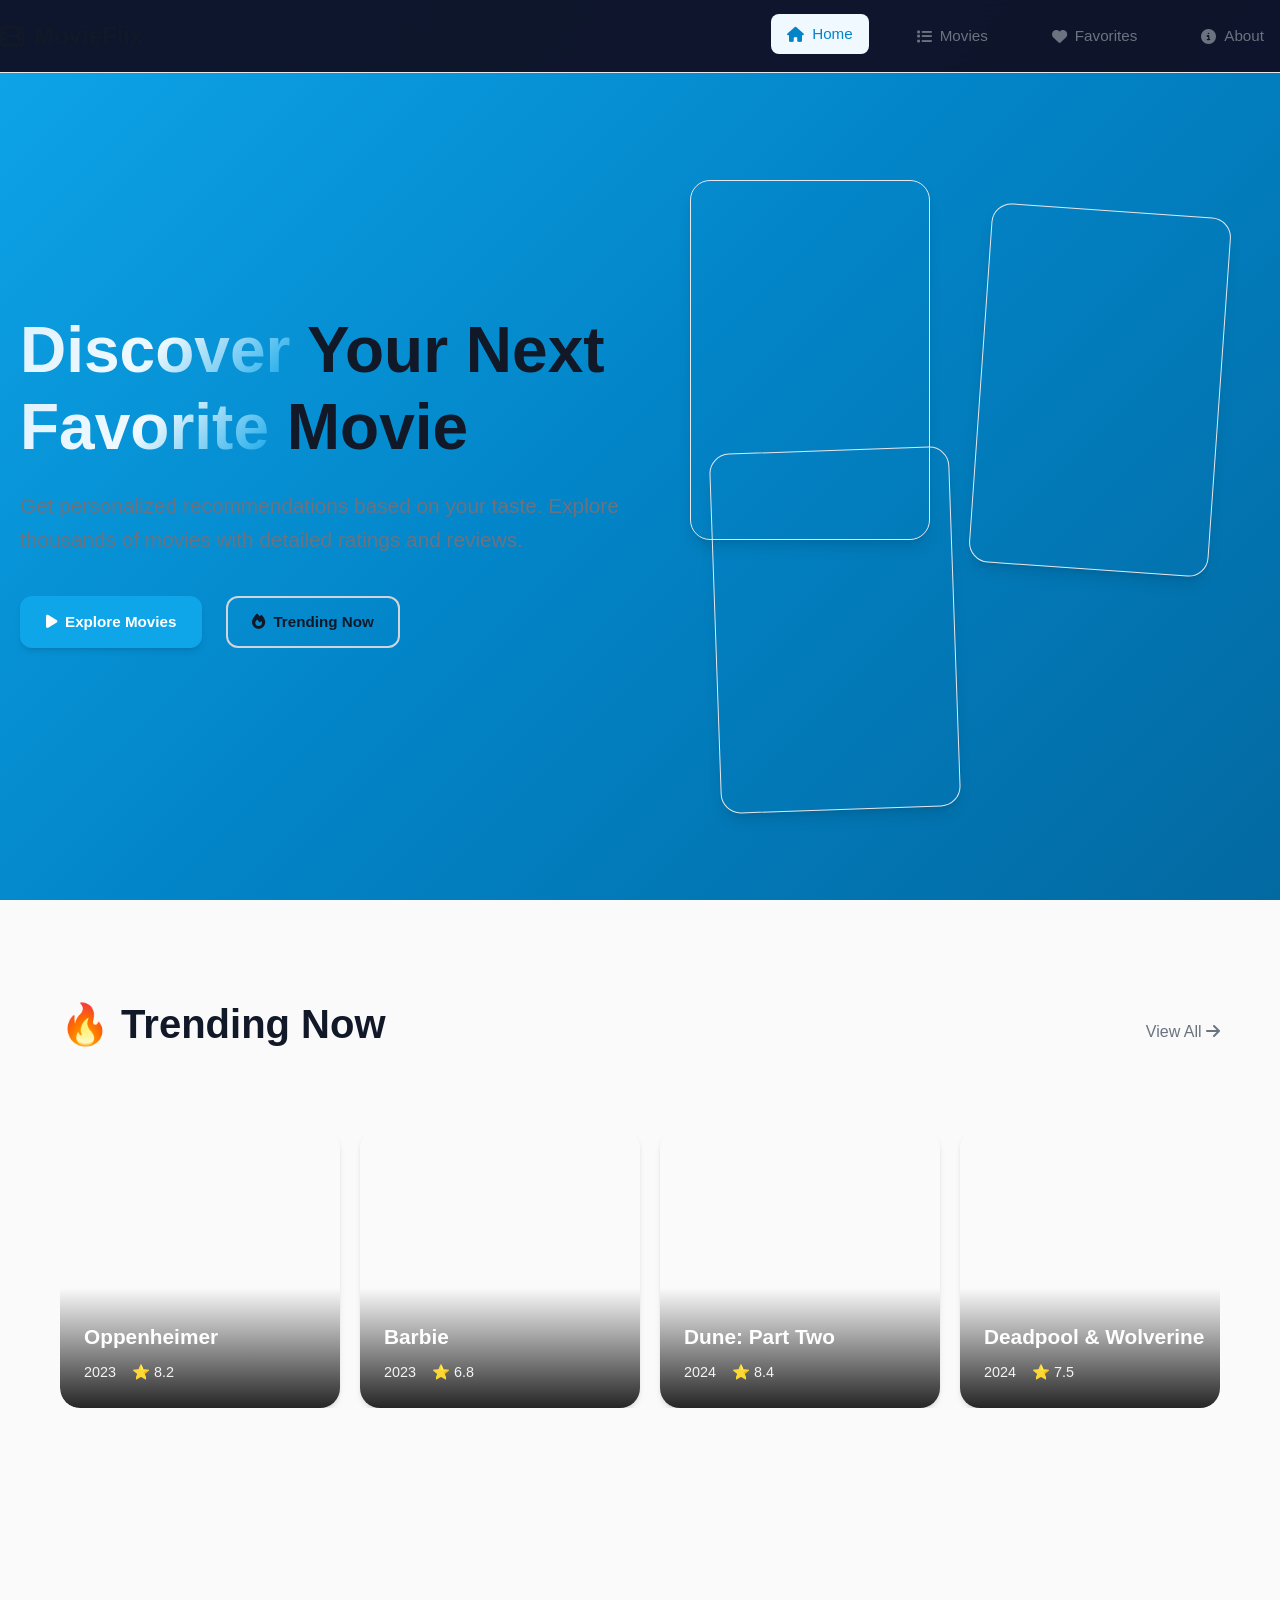
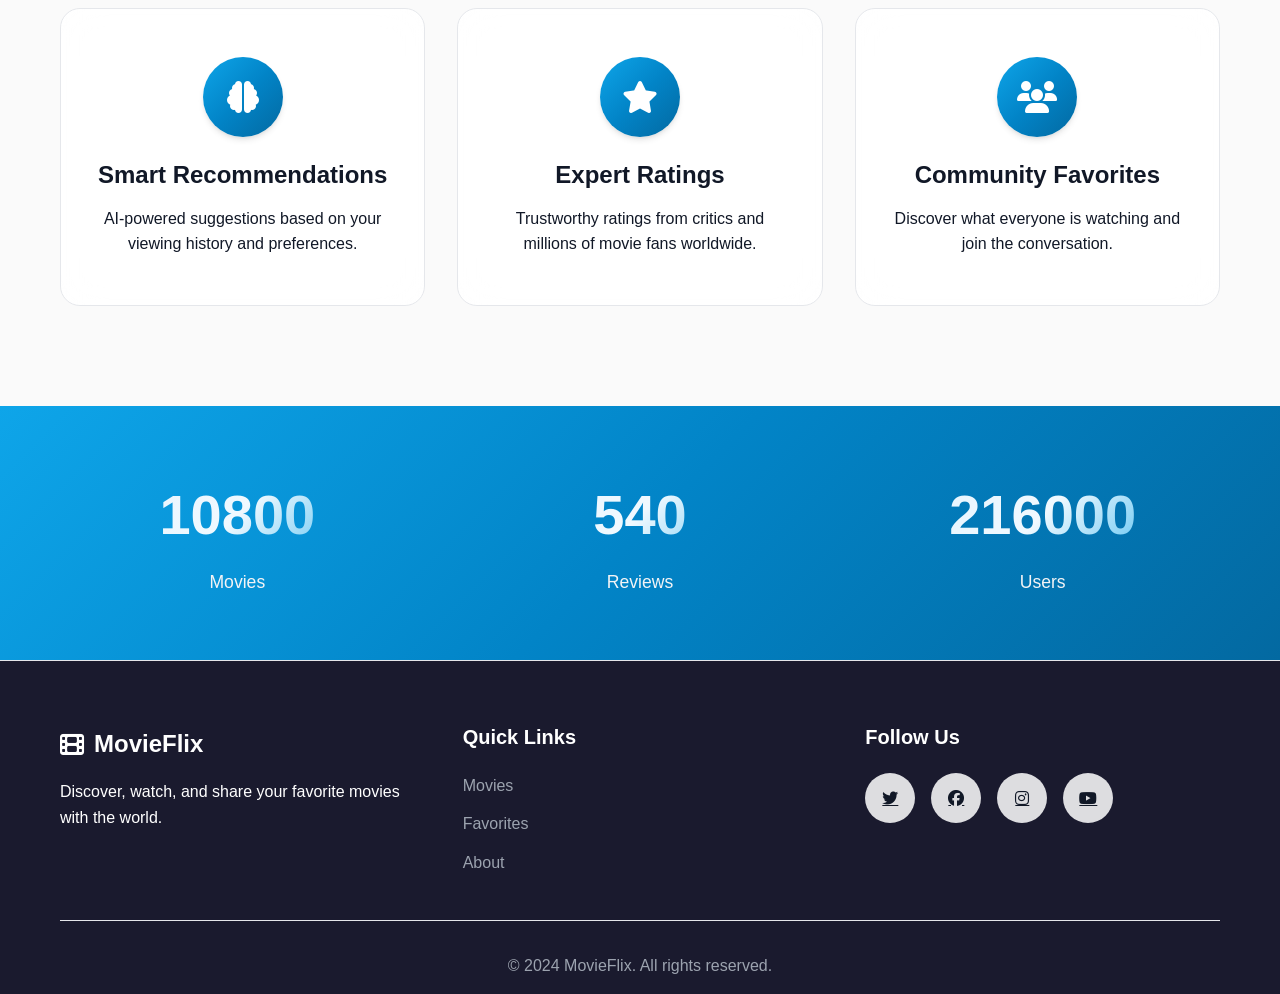
==== index.html @ 7eb29150 "Add files via upload" ====
<!DOCTYPE html>
<html lang="en">
<head>
    <meta charset="UTF-8">
    <meta name="viewport" content="width=device-width, initial-scale=1.0">
    <title>MovieFlix - Discover Amazing Movies</title>
    <link rel="stylesheet" href="css/style.css">
    <link href="https://fonts.googleapis.com/css2?family=Poppins:wght@300;400;500;600;700&display=swap" rel="stylesheet">
    <link rel="stylesheet" href="https://cdnjs.cloudflare.com/ajax/libs/font-awesome/6.4.0/css/all.min.css">
</head>
<body>
    <!-- Navigation -->
    <nav class="navbar">
        <div class="nav-container">
            <div class="nav-logo">
                <i class="fas fa-film"></i>
                <span>MovieFlix</span>
            </div>
            <ul class="nav-menu">
                <li class="nav-item">
                    <a href="index.html" class="nav-link active"><i class="fas fa-home"></i> Home</a>
                </li>
                <li class="nav-item">
                    <a href="movies.html" class="nav-link"><i class="fas fa-list"></i> Movies</a>
                </li>
                <li class="nav-item">
                    <a href="favorites.html" class="nav-link"><i class="fas fa-heart"></i> Favorites</a>
                </li>
                <li class="nav-item">
                    <a href="about.html" class="nav-link"><i class="fas fa-info-circle"></i> About</a>
                </li>
            </ul>
            <div class="hamburger">
                <span class="bar"></span>
                <span class="bar"></span>
                <span class="bar"></span>
            </div>
        </div>
    </nav>

    <!-- Hero Section -->
    <section class="hero">
        <div class="hero-content">
            <h1 class="hero-title">
                <span class="gradient-text">Discover</span> Your Next 
                <span class="gradient-text">Favorite</span> Movie
            </h1>
            <p class="hero-subtitle">Get personalized recommendations based on your taste. Explore thousands of movies with detailed ratings and reviews.</p>
            <div class="hero-buttons">
                <a href="movies.html" class="btn btn-primary"><i class="fas fa-play"></i> Explore Movies</a>
                <a href="#trending" class="btn btn-secondary"><i class="fas fa-fire"></i> Trending Now</a>
            </div>
        </div>
        <div class="hero-image">
            <div class="floating-cards">
                <div class="card-float"></div>
                <div class="card-float delay-1"></div>
                <div class="card-float delay-2"></div>
            </div>
        </div>
    </section>

    <!-- Trending Section -->
    <section id="trending" class="section trending">
        <div class="container">
            <div class="section-header">
                <h2 class="section-title">🔥 Trending Now</h2>
                <a href="movies.html" class="view-all">View All <i class="fas fa-arrow-right"></i></a>
            </div>
            <div class="movies-slider">
                <div class="slider-track" id="trendingSlider">
                    <!-- Movies populated by JS -->
                </div>
            </div>
        </div>
    </section>

    <!-- Features Section -->
    <section class="section features">
        <div class="container">
            <div class="features-grid">
                <div class="feature-card">
                    <div class="feature-icon">
                        <i class="fas fa-brain"></i>
                    </div>
                    <h3>Smart Recommendations</h3>
                    <p>AI-powered suggestions based on your viewing history and preferences.</p>
                </div>
                <div class="feature-card">
                    <div class="feature-icon">
                        <i class="fas fa-star"></i>
                    </div>
                    <h3>Expert Ratings</h3>
                    <p>Trustworthy ratings from critics and millions of movie fans worldwide.</p>
                </div>
                <div class="feature-card">
                    <div class="feature-icon">
                        <i class="fas fa-users"></i>
                    </div>
                    <h3>Community Favorites</h3>
                    <p>Discover what everyone is watching and join the conversation.</p>
                </div>
            </div>
        </div>
    </section>

    <!-- Stats Section -->
    <section class="stats">
        <div class="container">
            <div class="stats-grid">
                <div class="stat-item">
                    <div class="stat-number" data-target="50000">0</div>
                    <div class="stat-label">Movies</div>
                </div>
                <div class="stat-item">
                    <div class="stat-number" data-target="2500">0</div>
                    <div class="stat-label">Reviews</div>
                </div>
                <div class="stat-item">
                    <div class="stat-number" data-target="1000000">0</div>
                    <div class="stat-label">Users</div>
                </div>
            </div>
        </div>
    </section>

    <!-- Footer -->
    <footer class="footer">
        <div class="container">
            <div class="footer-content">
                <div class="footer-section">
                    <div class="footer-logo">
                        <i class="fas fa-film"></i>
                        <span>MovieFlix</span>
                    </div>
                    <p>Discover, watch, and share your favorite movies with the world.</p>
                </div>
                <div class="footer-section">
                    <h4>Quick Links</h4>
                    <ul>
                        <li><a href="movies.html">Movies</a></li>
                        <li><a href="favorites.html">Favorites</a></li>
                        <li><a href="about.html">About</a></li>
                    </ul>
                </div>
                <div class="footer-section">
                    <h4>Follow Us</h4>
                    <div class="social-links">
                        <a href="#"><i class="fab fa-twitter"></i></a>
                        <a href="#"><i class="fab fa-facebook"></i></a>
                        <a href="#"><i class="fab fa-instagram"></i></a>
                        <a href="#"><i class="fab fa-youtube"></i></a>
                    </div>
                </div>
            </div>
            <div class="footer-bottom">
                <p>&copy; 2024 MovieFlix. All rights reserved.</p>
            </div>
        </div>
    </footer>

    <script src="js/main.js"></script>
</body>
</html>
---- css/style.css ----
* {
    margin: 0;
    padding: 0;
    box-sizing: border-box;
}
:root {
    /* Your existing colors - unchanged */
    --bg-primary: #fafafa;
    --bg-secondary: #ffffff;
    --bg-card: #ffffff;
    --bg-dark: #1a1a2e;
    --bg-glass: rgba(255, 255, 255, 0.85);
    
    /* Primary Colors */
    --primary-50: #f0f9ff;
    --primary-100: #e0f2fe;
    --primary-500: #0ea5e9;
    --primary-600: #0284c7;
    --primary-700: #0369a1;
    
    /* Gray Scale */
    --gray-50: #f9fafb;
    --gray-100: #f3f4f6;
    --gray-200: #e5e7eb;
    --gray-300: #d1d5db;
    --gray-400: #9ca3af;
    --gray-500: #6b7280;
    --gray-600: #4b5563;
    --gray-700: #374151;
    --gray-800: #1f2937;
    --gray-900: #111827;
    --gray-950: #030712;
    
    /* Success & Warning */
    --success-500: #10b981;
    --warning-500: #f59e0b;
    
    /* Text Colors */
    --text-primary: #111827;
    --text-secondary: #6b7280;
    --text-muted: #9ca3af;
    
    /* Border & Shadows */
    --border-light: #e5e7eb;
    --border-hover: #d1d5db;
    --shadow-sm: 0 1px 2px 0 rgb(0 0 0 / 0.05);
    --shadow-md: 0 4px 6px -1px rgb(0 0 0 / 0.1), 0 2px 4px -2px rgb(0 0 0 / 0.1);
    --shadow-lg: 0 10px 15px -3px rgb(0 0 0 / 0.1), 0 4px 6px -4px rgb(0 0 0 / 0.1);
    --shadow-xl: 0 20px 25px -5px rgb(0 0 0 / 0.1), 0 8px 10px -6px rgb(0 0 0 / 0.1);
    
    /* NEW: Added these gradients using your existing colors */
    --primary-gradient: linear-gradient(135deg, var(--primary-500) 0%, var(--primary-600) 50%, var(--primary-700) 100%);
    --accent-gradient: linear-gradient(135deg, var(--primary-100) 0%, var(--primary-50) 50%, var(--primary-500) 100%);
    --glass-bg: var(--bg-glass);
    --dark-bg: var(--bg-dark);
    --shadow-hover: var(--shadow-xl);
    --shadow: var(--shadow-md);
}

html {
    scroll-behavior: smooth;
}

body {
    font-family: -apple-system, BlinkMacSystemFont, 'Segoe UI', 'Roboto', 'Oxygen', 'Ubuntu', sans-serif;
    background: var(--bg-primary);
    color: var(--text-primary);
    line-height: 1.6;
    overflow-x: hidden;
}

.container {
    max-width: 1200px;
    margin: 0 auto;
    padding: 0 20px;
}

/* Typography */
h1, h2, h3, h4, h5, h6 {
    font-weight: 700;
    line-height: 1.2;
    margin-bottom: 1rem;
    color: var(--text-primary);
}

h1 { font-size: clamp(2rem, 4vw, 3rem); }
h2 { font-size: clamp(1.5rem, 3vw, 2.25rem); }
h3 { font-size: 1.5rem; }
h4 { font-size: 1.25rem; }

/* Navigation */
.navbar {
    position: fixed;
    top: 0;
    width: 100%;
    background: var(--bg-glass);
    backdrop-filter: blur(20px);
    border-bottom: 1px solid var(--border-light);
    z-index: 1000;
    padding: 1rem 0;
    transition: all 0.3s ease;
}

.nav-container {
    display: flex;
    justify-content: space-between;
    align-items: center;
}

.nav-logo {
    display: flex;
    align-items: center;
    gap: 10px;
    font-size: 1.5rem;
    font-weight: 700;
    color: var(--text-primary);
}

.nav-menu {
    display: flex;
    list-style: none;
    gap: 2rem;
    align-items: center;
}

.nav-link {
    color: var(--text-secondary);
    text-decoration: none;
    font-weight: 500;
    padding: 8px 16px;
    border-radius: 8px;
    transition: all 0.2s ease;
    display: flex;
    align-items: center;
    gap: 8px;
    font-size: 0.95rem;
}

.nav-link:hover,
.nav-link.active {
    color: var(--primary-600);
    background: var(--primary-50);
    transform: translateY(-2px);
}

.hamburger {
    display: none;
    flex-direction: column;
    cursor: pointer;
    gap: 4px;
}

.bar {
    width: 24px;
    height: 3px;
    background: var(--text-primary);
    border-radius: 2px;
    transition: all 0.3s ease;
}

/* Hero Section */
.hero {
    min-height: 100vh;
    display: flex;
    align-items: center;
    padding: 140px 20px 80px;
    position: relative;
    overflow: hidden;
}

.hero::before {
    content: '';
    position: absolute;
    top: 0;
    left: 0;
    right: 0;
    bottom: 0;
    background: var(--primary-gradient);
    z-index: -1;
}

.hero-content {
    flex: 1;
    max-width: 600px;
    z-index: 2;
}

.hero-title {
    font-size: clamp(2.5rem, 5vw, 4rem);
    font-weight: 700;
    line-height: 1.2;
    margin-bottom: 1.5rem;
    animation: fadeInUp 1s ease;
}

.gradient-text {
    background: var(--accent-gradient);
    -webkit-background-clip: text;
    -webkit-text-fill-color: transparent;
    background-clip: text;
}

.hero-subtitle {
    font-size: 1.3rem;
    line-height: 1.6;
    margin-bottom: 2.5rem;
    color: var(--text-secondary);
    animation: fadeInUp 1s ease 0.2s both;
}

.hero-buttons {
    display: flex;
    gap: 1.5rem;
    flex-wrap: wrap;
    animation: fadeInUp 1s ease 0.4s both;
}

.btn {
    display: inline-flex;
    align-items: center;
    gap: 8px;
    padding: 12px 24px;
    border-radius: 12px;
    text-decoration: none;
    font-weight: 600;
    font-size: 0.95rem;
    transition: all 0.2s ease;
    border: 2px solid transparent;
    cursor: pointer;
}

.btn-primary {
    background: var(--primary-500);
    color: white;
    box-shadow: var(--shadow-md);
}

.btn-primary:hover {
    background: var(--primary-600);
    transform: translateY(-2px);
    box-shadow: var(--shadow-lg);
}

.btn-secondary {
    background: transparent;
    color: var(--text-primary);
    border-color: var(--gray-300);
}

.btn-secondary:hover {
    background: var(--gray-50);
    border-color: var(--primary-500);
    color: var(--primary-600);
}

.btn-danger {
    background: #ef4444;
    color: white;
    border-color: #ef4444;
}

.btn-danger:hover {
    background: #dc2626;
}

.hero-image {
    flex: 1;
    display: flex;
    justify-content: center;
    align-items: center;
    position: relative;
}

.floating-cards {
    position: relative;
    width: 500px;
    height: 600px;
}

.card-float {
    position: absolute;
    width: 240px;
    height: 360px;
    background-size: cover !important;
    background-position: center !important;
    border-radius: 20px;
    box-shadow: var(--shadow-lg);
    animation: float 7s ease-in-out infinite;
    border: 1px solid var(--border-light);
    overflow: hidden;
    transition: all 0.4s cubic-bezier(0.175, 0.885, 0.32, 1.275);
}

.card-float::before {
    content: '';
    position: absolute;
    inset: 0;
    background: linear-gradient(135deg, 
        rgba(255,255,255,0.15) 0%, 
        transparent 50%);
    opacity: 0;
    transition: opacity 0.4s ease;
    pointer-events: none;
}

.card-float:hover::before {
    opacity: 1;
}

.card-float:hover {
    transform: scale(1.05) !important;
    z-index: 10;
    box-shadow: var(--shadow-xl);
}

.card-float.delay-1 {
    animation-delay: -2s;
    top: 5%;
    right: -30px;
    transform: rotate(4deg);
}

.card-float.delay-2 {
    animation-delay: -4s;
    top: 45%;
    left: 5%;
    transform: rotate(-2deg);
}

@keyframes float {
    0%, 100% { 
        transform: translateY(0px) rotate(var(--rotate, 0deg)); 
    }
    33% { 
        transform: translateY(-20px) rotate(calc(var(--rotate, 0deg) + 1deg)); 
    }
    66% { 
        transform: translateY(-10px) rotate(calc(var(--rotate, 0deg) - 1deg)); 
    }
}

/* Sections */
.section {
    padding: 100px 0;
}

.section-header {
    display: flex;
    justify-content: space-between;
    align-items: center;
    margin-bottom: 4rem;
}

.section-title {
    font-size: 2.5rem;
    font-weight: 700;
}

.view-all {
    color: var(--text-secondary);
    text-decoration: none;
    font-weight: 500;
    transition: color 0.3s ease;
}

.view-all:hover {
    color: var(--primary-600);
}

/* Trending Slider */
.movies-slider {
    overflow: hidden;
    border-radius: 20px;
}

.slider-track {
    display: flex;
    transition: transform 0.5s ease;
}

.movie-slide {
    min-width: 280px;
    margin-right: 20px;
    cursor: pointer;
    transition: all 0.3s ease;
}

.movie-slide:hover {
    transform: translateY(-10px);
}

.movie-poster {
    width: 100%;
    height: 280px;
    background-size: cover;
    background-position: center;
    border-radius: 20px;
    position: relative;
    overflow: hidden;
    box-shadow: var(--shadow-md);
}

.movie-overlay {
    position: absolute;
    bottom: 0;
    left: 0;
    right: 0;
    background: linear-gradient(transparent, rgba(0,0,0,0.85));
    padding: 2rem 1.5rem 1.5rem;
}

.movie-title {
    font-size: 1.3rem;
    font-weight: 600;
    margin-bottom: 0.5rem;
    color: white;
}

.movie-meta {
    display: flex;
    gap: 1rem;
    font-size: 0.9rem;
    color: var(--gray-100);
}

/* Features */
.features-grid {
    display: grid;
    grid-template-columns: repeat(auto-fit, minmax(300px, 1fr));
    gap: 2rem;
}

.feature-card {
    background: var(--bg-glass);
    backdrop-filter: blur(20px);
    padding: 3rem 2rem;
    border-radius: 20px;
    text-align: center;
    border: 1px solid var(--border-light);
    transition: all 0.3s ease;
}

.feature-card:hover {
    transform: translateY(-10px);
    box-shadow: var(--shadow-lg);
}

.feature-icon {
    width: 80px;
    height: 80px;
    background: var(--primary-gradient);
    border-radius: 50%;
    display: flex;
    align-items: center;
    justify-content: center;
    margin: 0 auto 1.5rem;
    font-size: 2rem;
    box-shadow: var(--shadow-md);
    color: white;
}

.feature-card h3 {
    font-size: 1.5rem;
    margin-bottom: 1rem;
    font-weight: 600;
}

/* Stats */
.stats {
    background: var(--primary-gradient);
    padding: 4rem 0;
}

.stats-grid {
    display: grid;
    grid-template-columns: repeat(auto-fit, minmax(200px, 1fr));
    gap: 3rem;
    text-align: center;
}

.stat-number {
    font-size: 3.5rem;
    font-weight: 700;
    background: var(--accent-gradient);
    -webkit-background-clip: text;
    -webkit-text-fill-color: transparent;
    background-clip: text;
    margin-bottom: 0.5rem;
}

.stat-label {
    font-size: 1.1rem;
    color: var(--gray-100);
    font-weight: 500;
}

/* Footer */
.footer {
    background: var(--bg-dark);
    padding: 4rem 0 1rem;
    border-top: 1px solid var(--border-light);
    color: white;
}

.footer-content {
    display: grid;
    grid-template-columns: repeat(auto-fit, minmax(250px, 1fr));
    gap: 3rem;
    margin-bottom: 2rem;
}

.footer-logo {
    display: flex;
    align-items: center;
    gap: 10px;
    font-size: 1.5rem;
    font-weight: 700;
    margin-bottom: 1rem;
    color: white;
}

.footer-section h4 {
    margin-bottom: 1.5rem;
    font-weight: 600;
    color: white;
}

.footer-section ul {
    list-style: none;
}

.footer-section ul li {
    margin-bottom: 0.8rem;
}

.footer-section ul li a {
    color: var(--gray-400);
    text-decoration: none;
    transition: color 0.3s ease;
}

.footer-section ul li a:hover {
    color: var(--primary-100);
}

.social-links {
    display: flex;
    gap: 1rem;
}

.social-links a {
    width: 50px;
    height: 50px;
    background: var(--bg-glass);
    border-radius: 50%;
    display: flex;
    align-items: center;
    justify-content: center;
    color: var(--text-primary);
    transition: all 0.3s ease;
}

.social-links a:hover {
    background: var(--primary-gradient);
    transform: translateY(-3px);
    color: white;
}

.footer-bottom {
    text-align: center;
    padding-top: 2rem;
    border-top: 1px solid var(--border-light);
    color: var(--gray-400);
}

/* Favorites Page */
.favorites-hero {
    background: linear-gradient(135deg, #ff6b6b 0%, #feca57 100%);
    padding: 140px 0 80px;
}

.favorites-header {
    display: flex;
    justify-content: space-between;
    align-items: center;
    flex-wrap: wrap;
    gap: 2rem;
}

.favorites-title {
    font-size: 3.5rem;
    display: flex;
    align-items: center;
    gap: 1rem;
}

.count-badge {
    background: rgba(255,255,255,0.2);
    padding: 8px 16px;
    border-radius: 25px;
    font-size: 1.2rem;
    font-weight: 600;
}

.favorites-actions {
    display: flex;
    gap: 1rem;
}

.btn-danger {
    background: rgba(255, 68, 68, 0.9);
    color: white;
    border: none;
}

.btn-danger:hover {
    background: rgba(255, 68, 68, 1);
}

.empty-state {
    text-align: center;
    padding: 4rem 2rem;
    background: var(--glass-bg);
    border-radius: 20px;
    border: 1px solid var(--border-light);
}

.empty-icon {
    font-size: 6rem;
    color: rgba(255,255,255,0.3);
    margin-bottom: 2rem;
}

.favorite-card {
    background: var(--glass-bg);
    border-radius: 20px;
    overflow: hidden;
    transition: all 0.3s ease;
    backdrop-filter: blur(20px);
    border: 1px solid var(--border-light);
}

.favorite-card:hover {
    transform: translateY(-10px);
    box-shadow: var(--shadow-hover);
}

.favorite-poster {
    height: 300px;
    background-size: cover;
    background-position: center;
    position: relative;
}

.favorite-overlay {
    position: absolute;
    bottom: 0;
    left: 0;
    right: 0;
    background: linear-gradient(transparent, rgba(0,0,0,0.9));
    padding: 1.5rem;
}

.favorite-rating {
    background: var(--accent-gradient);
    color: white;
    padding: 8px 16px;
    border-radius: 20px;
    font-weight: 600;
    display: inline-flex;
    align-items: center;
    gap: 5px;
    margin-bottom: 1rem;
}

.favorite-info {
    padding: 2rem;
}

.favorite-info h3 {
    margin-bottom: 1rem;
    font-size: 1.4rem;
}

.favorite-meta {
    display: flex;
    gap: 1rem;
    margin-bottom: 1rem;
    color: var(--text-secondary);
}

.favorite-actions {
    display: flex;
    gap: 1rem;
    margin-top: 1.5rem;
}

.btn-remove-favorite {
    flex: 1;
    background: rgba(255, 68, 68, 0.8);
    color: white;
    border: none;
    padding: 12px;
    border-radius: 10px;
    cursor: pointer;
    transition: all 0.3s ease;
}

.btn-remove-favorite:hover {
    background:#dc2626;
}

/* About Page */
.about-hero {
    background: linear-gradient(135deg, var(--primary-500), var(--primary-600));
    text-align: center;
    padding: 140px 0 80px;
}

.about-title {
    font-size: 4rem;
    margin-bottom: 1rem;
}

.about-subtitle {
    font-size: 1.4rem;
    color: var(--text-secondary);
}

.story-content {
    display: grid;
    grid-template-columns: 2fr 1fr;
    gap: 4rem;
    align-items: center;
}

.story-text h2 {
    font-size: 2.5rem;
    margin-bottom: 2rem;
}

.story-stats {
    display: flex;
    gap: 3rem;
    margin-top: 3rem;
    padding: 2rem;
    background: var(--glass-bg);
    border-radius: 20px;
    backdrop-filter: blur(20px);
}

.story-stats .stat {
    text-align: center;
}

.story-stats .stat-number {
    font-size: 3rem;
    font-weight: 700;
}

.image-placeholder {
    width: 100%;
    height: 400px;
    background: var(--glass-bg);
    border-radius: 20px;
    display: flex;
    align-items: center;
    justify-content: center;
    font-size: 8rem;
    color: rgba(255,255,255,0.3);
}

.features-detailed-grid {
    display: grid;
    grid-template-columns: repeat(auto-fit, minmax(280px, 1fr));
    gap: 2rem;
    margin-top: 4rem;
}

.feature-detailed {
    text-align: center;
    padding: 3rem 2rem;
    background: var(--glass-bg);
    border-radius: 20px;
    backdrop-filter: blur(20px);
    transition: all 0.3s ease;
}

.feature-detailed:hover {
    transform: translateY(-10px);
}

.feature-icon-large {
    width: 100px;
    height: 100px;
    background: var(--accent-gradient);
    border-radius: 50%;
    display: flex;
    align-items: center;
    justify-content: center;
    margin: 0 auto 2rem;
    font-size: 2.5rem;
    box-shadow: var(--shadow);
}

.team-grid {
    display: grid;
    grid-template-columns: repeat(auto-fit, minmax(250px, 1fr));
    gap: 2rem;
    margin-top: 4rem;
}

.team-member {
    text-align: center;
    padding: 2rem;
    background: var(--glass-bg);
    border-radius: 20px;
    backdrop-filter: blur(20px);
    transition: all 0.3s ease;
}

.team-member:hover {
    transform: translateY(-10px);
}

.team-avatar {
    width: 120px;
    height: 120px;
    background: var(--accent-gradient);
    border-radius: 50%;
    display: flex;
    align-items: center;
    justify-content: center;
    margin: 0 auto 1.5rem;
    font-size: 3rem;
    color: white;
}

.team-social {
    display: flex;
    justify-content: center;
    gap: 1rem;
    margin-top: 1.5rem;
}

.team-social a {
    width: 45px;
    height: 45px;
    background: rgba(255,255,255,0.1);
    border-radius: 50%;
    display: flex;
    align-items: center;
    justify-content: center;
    color: var(--text-primary);
    transition: all 0.3s ease;
}

.team-social a:hover {
    background: var(--accent-gradient);
    transform: translateY(-3px);
}

.cta-section {
    background: var(--secondary-gradient);
    padding: 6rem 0;
    text-align: center;
}

.cta-content h2 {
    font-size: 3rem;
    margin-bottom: 1rem;
}

.cta-content p {
    font-size: 1.3rem;
    margin-bottom: 3rem;
    color: var(--text-secondary);
}

.cta-buttons {
    display: flex;
    justify-content: center;
    gap: 2rem;
    flex-wrap: wrap;
}

.btn-large {
    padding: 18px 40px;
    font-size: 1.1rem;
}

/* Modal Styles (for all pages) */
.modal {
    display: none;
    position: fixed;
    z-index: 2000;
    left: 0;
    top: 0;
    width: 100%;
    height: 100%;
    background: rgba(0,0,0,0.8);
    backdrop-filter: blur(10px);
    align-items: center;
    justify-content: center;
    animation: modalFadeIn 0.3s ease;
}

.modal-content {
    background: var(--glass-bg);
    backdrop-filter: blur(30px);
    border-radius: 25px;
    max-width: 900px;
    width: 90%;
    max-height: 90vh;
    overflow-y: auto;
    position: relative;
    border: 1px solid var(--border-light);
    animation: modalSlideIn 0.4s ease;
}

.close {
    position: absolute;
    right: 25px;
    top: 20px;
    font-size: 2.5rem;
    color: var(--text-secondary);
    cursor: pointer;
    z-index: 10;
    transition: color 0.3s ease;
}

.close:hover {
    color: var(--text-primary);
}

.modal-poster {
    height: 400px;
    background-size: cover;
    background-position: center;
    border-radius: 25px 25px 0 0;
    position: relative;
}

.modal-content > div {
    padding: 2.5rem;
}

.modal-content h2 {
    font-size: 2.5rem;
    margin-bottom: 1rem;
}

.modal-content h2 span {
    font-size: 1.2rem;
    opacity: 0.8;
}

.modal-rating {
    font-size: 1.3rem;
    font-weight: 600;
    color: #ffd700;
    margin-bottom: 1.5rem;
    display: flex;
    align-items: center;
    gap: 10px;
}

.modal-meta {
    display: flex;
    flex-wrap: wrap;
    gap: 1.5rem;
    margin-bottom: 2rem;
    color: var(--text-secondary);
    font-size: 1.1rem;
}

.modal-actions {
    display: flex;
    gap: 1rem;
    flex-wrap: wrap;
}

/* Animations */
@keyframes fadeInUp {
    from {
        opacity: 0;
        transform: translateY(30px);
    }
    to {
        opacity: 1;
        transform: translateY(0);
    }
}

@keyframes slideInLeft {
    from {
        opacity: 0;
        transform: translateX(-50px);
    }
    to {
        opacity: 1;
        transform: translateX(0);
    }
}

@keyframes modalFadeIn {
    from { opacity: 0; }
    to { opacity: 1; }
}

@keyframes modalSlideIn {
    from {
        opacity: 0;
        transform: scale(0.8) translateY(-30px);
    }
    to {
        opacity: 1;
        transform: scale(1) translateY(0);
    }
}

/* Responsive Design */
@media (max-width: 768px) {
    .hamburger {
        display: flex;
    }
    
    .nav-menu {
        position: fixed;
        left: -100%;
        top: 70px;
        flex-direction: column;
        background: rgba(15, 15, 35, 0.98);
        width: 100%;
        text-align: center;
        transition: 0.3s;
        padding: 2rem 0;
    }
    
    .nav-menu.active {
        left: 0;
    }
    
    .hero {
        flex-direction: column;
        text-align: center;
        padding: 100px 20px 40px;
    }
    
    .hero-buttons {
        justify-content: center;
    }
    
    .section-header {
        flex-direction: column;
        gap: 1rem;
        text-align: center;
    }

    .favorites-header,
    .story-content {
        flex-direction: column;
        text-align: center;
    }
    
    .cta-buttons {
        flex-direction: column;
        align-items: center;
    }
    
    .story-stats {
        flex-direction: column;
        gap: 2rem;
    }
}

@media (max-width: 480px) {
    .hero-title {
        font-size: 2.5rem;
    }
    
    .btn {
        padding: 12px 24px;
        font-size: 0.9rem;
    }
}
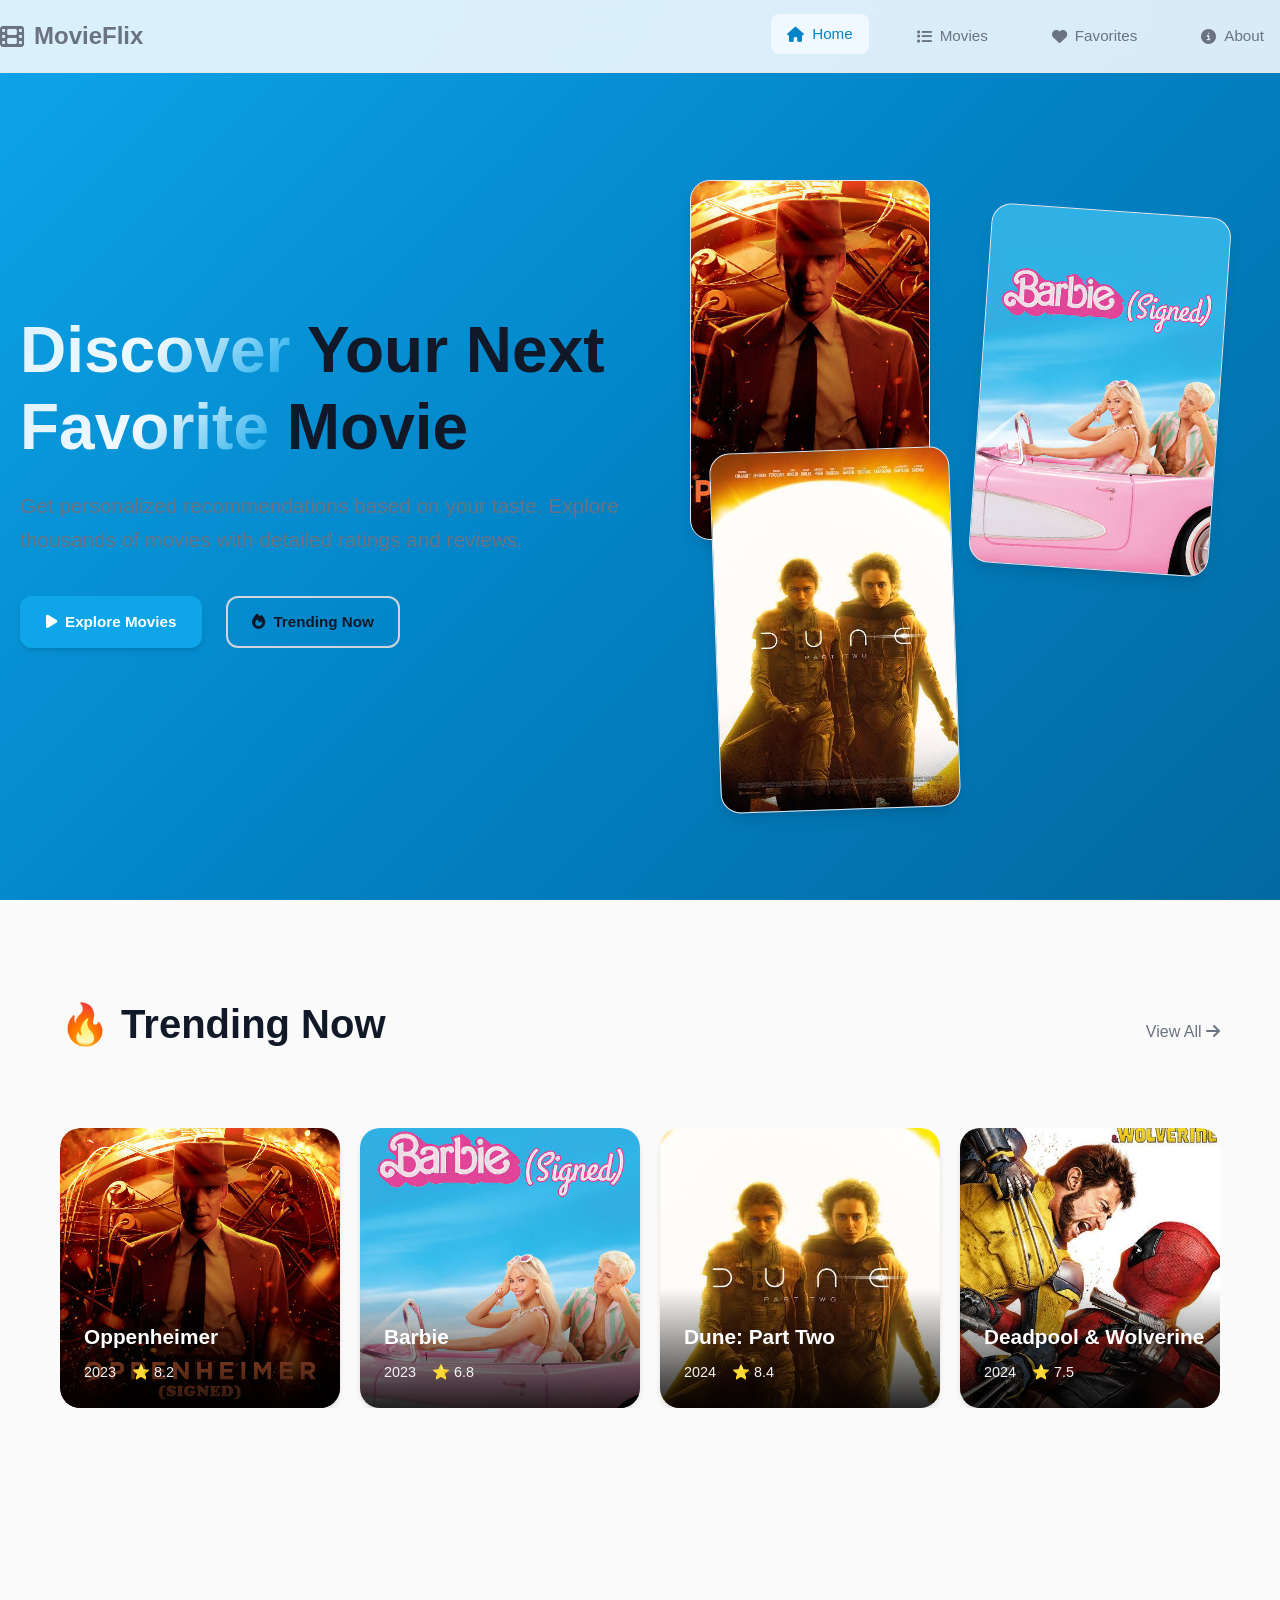
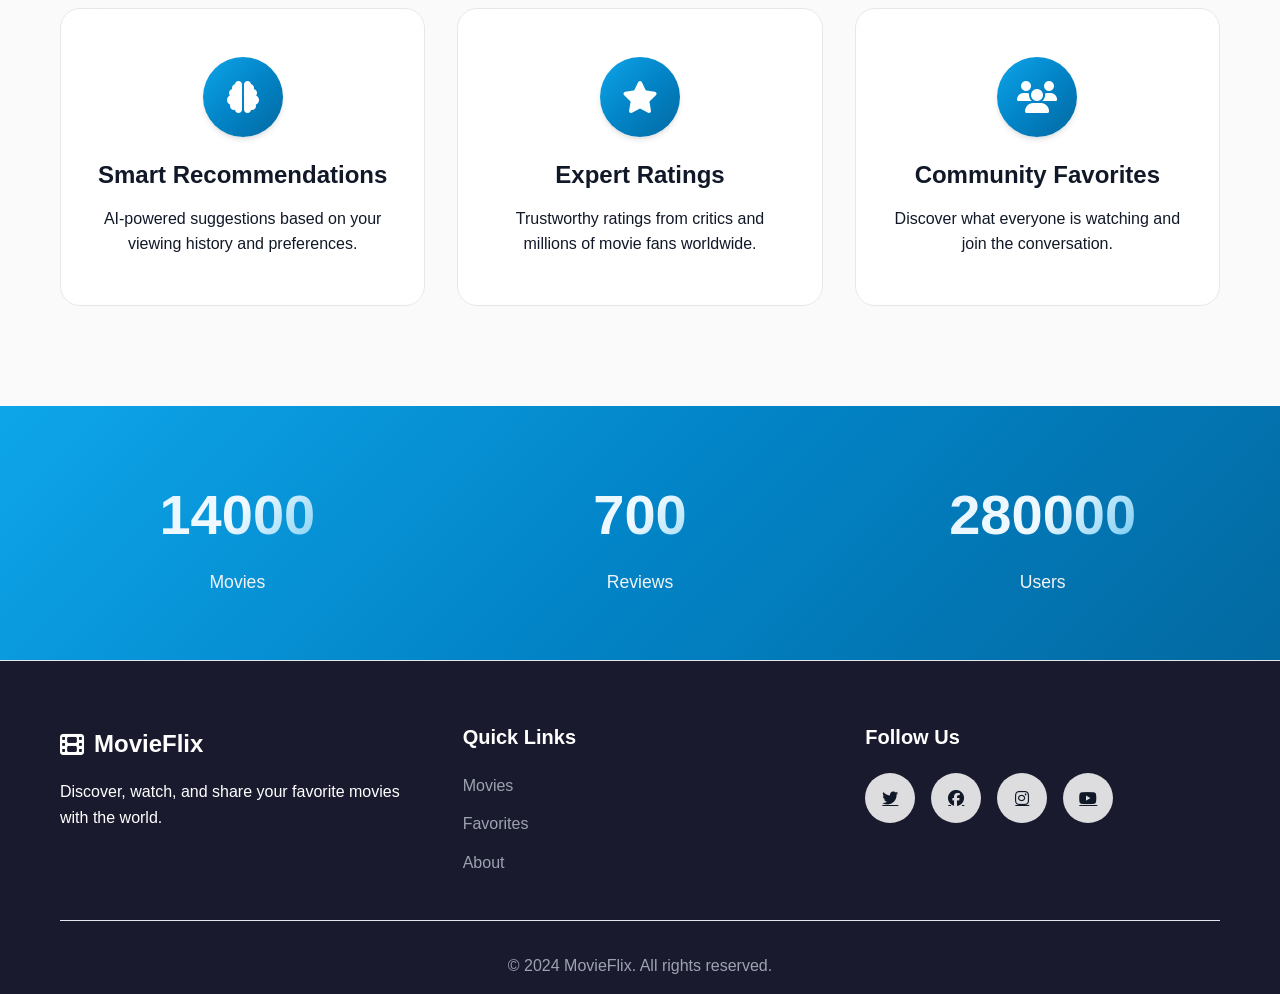
==== commit 3ba8c2dd: "Add heroPosters script and clean main.js Load js/heroPosters.js in index.html (before main.js) so in" ====
--- a/index.html
+++ b/index.html
@@ -159,6 +159,7 @@
         </div>
     </footer>
 
+    <script src="js/heroPosters.js"></script>
     <script src="js/main.js"></script>
 </body>
 </html>
--- a/css/style.css
+++ b/css/style.css
@@ -113,7 +113,7 @@
     gap: 10px;
     font-size: 1.5rem;
     font-weight: 700;
-    color: var(--text-primary);
+    color: var(--text-secondary);
 }
 
 .nav-menu {
